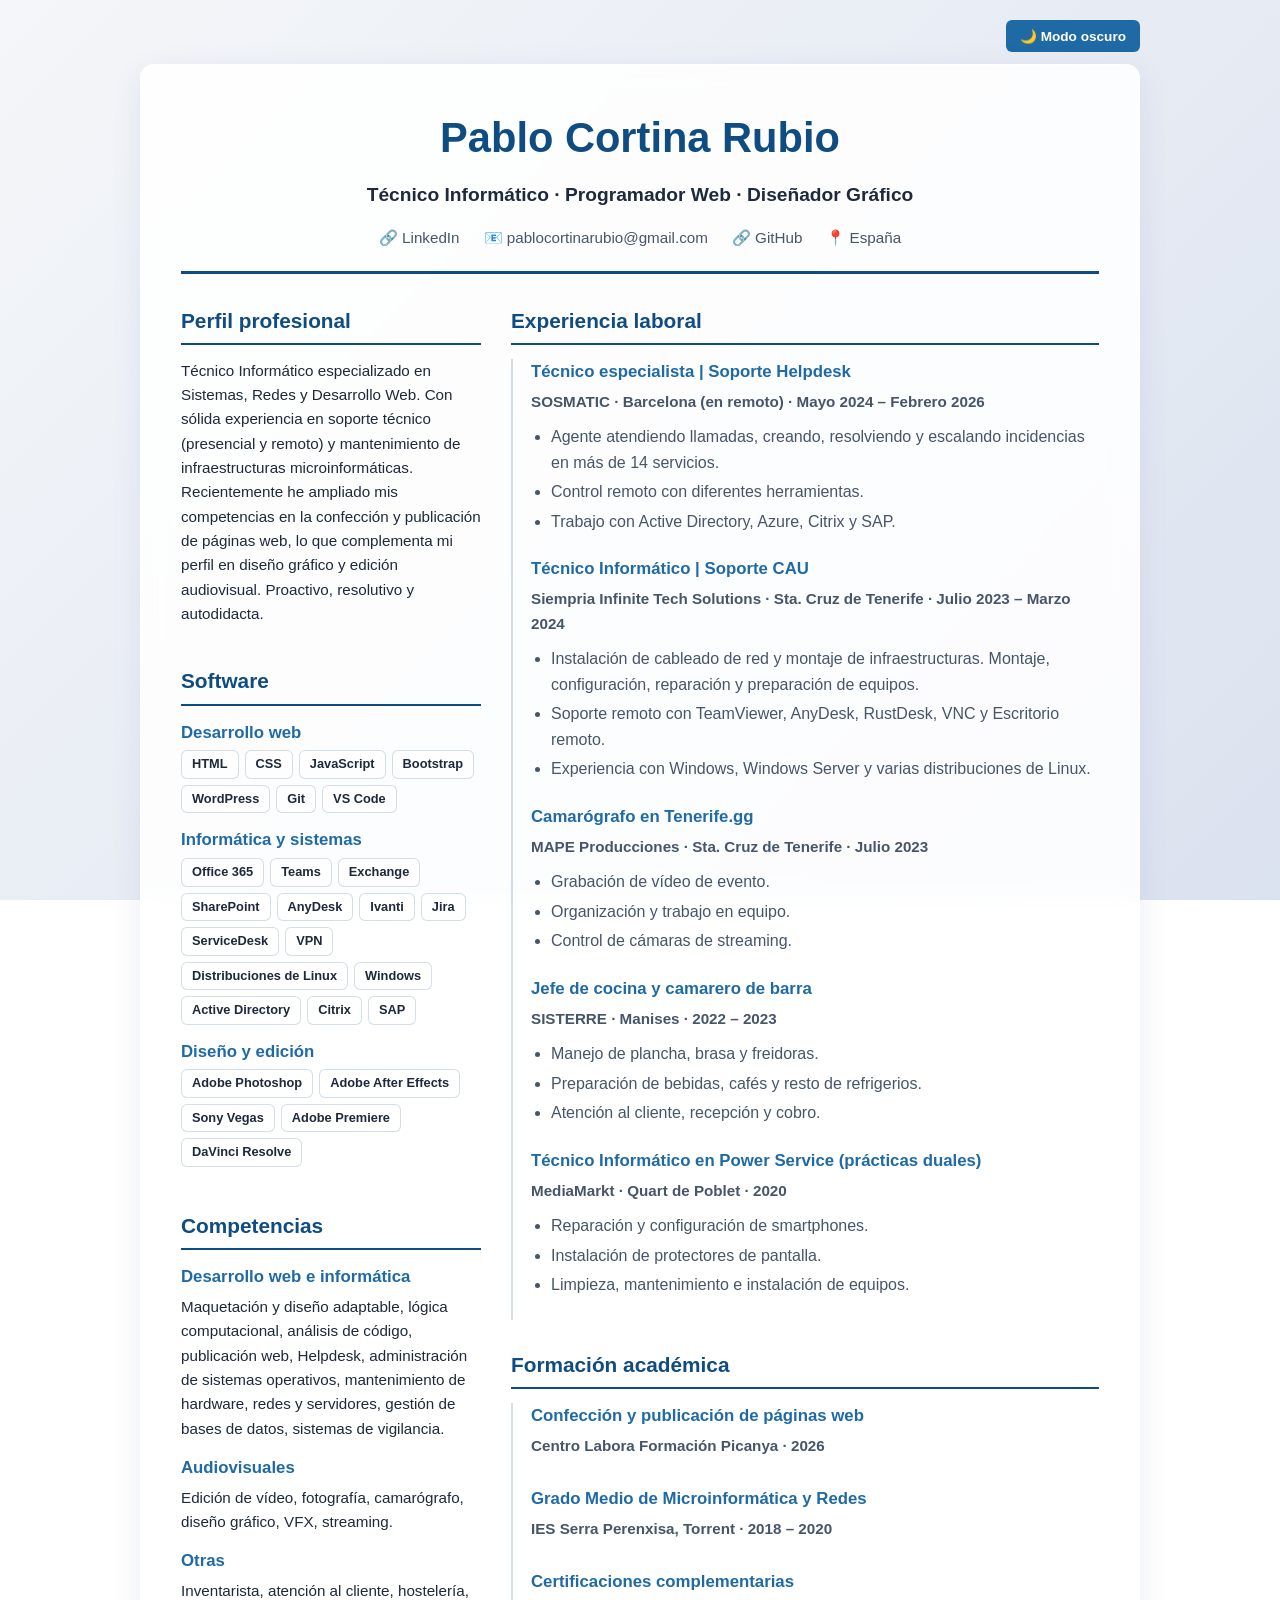
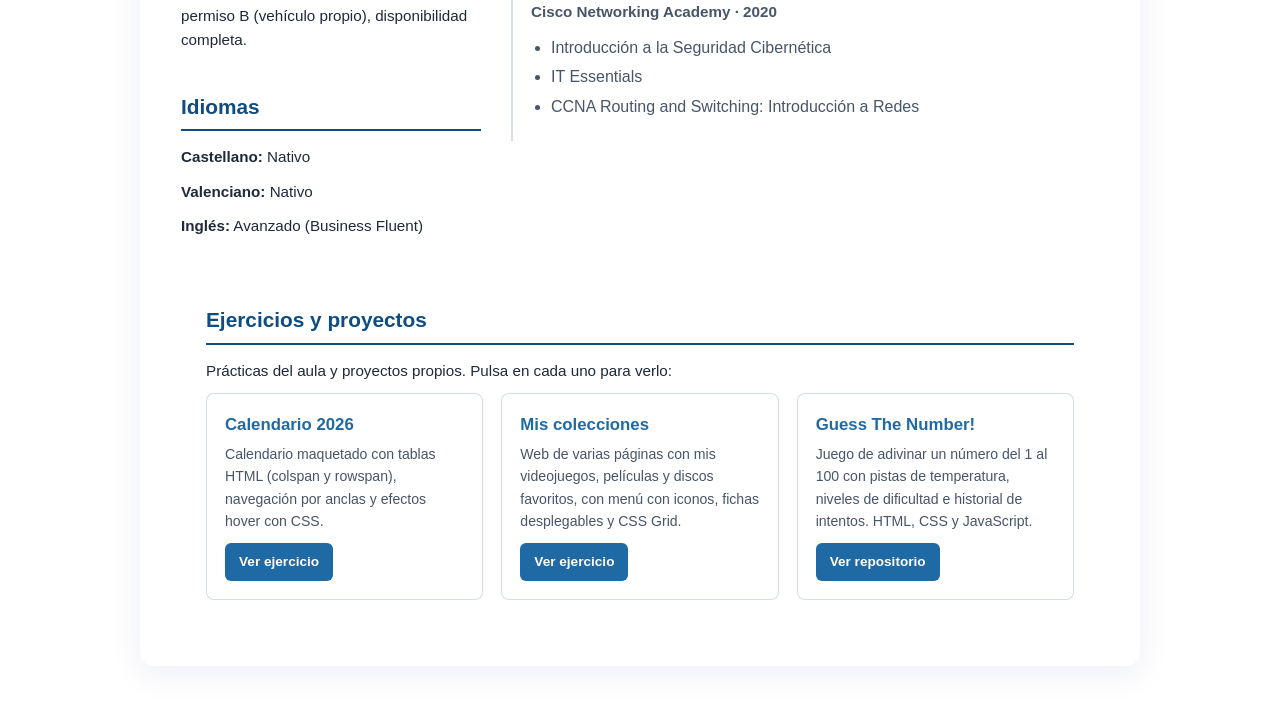
==== index.html @ 6d2cb921 "CV web con ejercicios" ====
<!DOCTYPE html>
<html lang="es">

<head>
    <meta charset="UTF-8">
    <meta name="viewport" content="width=device-width, initial-scale=1.0">
    <title>Pablo Cortina Rubio - Currículum Vitae</title>
    <link rel="stylesheet" href="main.css">
</head>

<body>
    <!-- Botón para cambiar entre modo claro y modo oscuro -->
    <div class="barra-superior">
        <button id="boton-modo" class="btn">🌙 Modo oscuro</button>
    </div>
    <div class="container">

        <!-- Header  -->
        <header class="header">
            <h1>Pablo Cortina Rubio</h1>
            <p class="subtitle">Técnico Informático · Programador Web · Diseñador Gráfico</p>
            <div class="header-contact">
                <a href="https://www.linkedin.com/in/pablo-cortina/">🔗 LinkedIn</a>
                <a href="mailto:pablocortinarubio@gmail.com">📧 pablocortinarubio@gmail.com</a>
                <a href="https://github.com/Pablo-Cortina" target="_blank">🔗 GitHub</a>
                <span>📍 España</span>
            </div>
        </header>

        <!-- Columna izquierda -->
        <aside class="sidebar">

            <section class="card">
                <h2>Perfil profesional</h2>
                <p>Técnico Informático especializado en Sistemas, Redes y Desarrollo Web. Con sólida experiencia en
                    soporte técnico (presencial y remoto) y mantenimiento de infraestructuras microinformáticas.
                    Recientemente he ampliado mis competencias en la confección y publicación de páginas web, lo que
                    complementa mi perfil en diseño gráfico y edición audiovisual. Proactivo, resolutivo y autodidacta.
                </p>
            </section>

            <section class="card">
                <h2>Software</h2>

                <h3>Desarrollo web</h3>
                <div class="tags">
                    <span class="tag">HTML</span>
                    <span class="tag">CSS</span>
                    <span class="tag">JavaScript</span>
                    <span class="tag">Bootstrap</span>
                    <span class="tag">WordPress</span>
                    <span class="tag">Git</span>
                    <span class="tag">VS Code</span>
                </div>

                <h3>Informática y sistemas</h3>
                <div class="tags">
                    <span class="tag">Office 365</span>
                    <span class="tag">Teams</span>
                    <span class="tag">Exchange</span>
                    <span class="tag">SharePoint</span>
                    <span class="tag">AnyDesk</span>
                    <span class="tag">Ivanti</span>
                    <span class="tag">Jira</span>
                    <span class="tag">ServiceDesk</span>
                    <span class="tag">VPN</span>
                    <span class="tag">Distribuciones de Linux</span>
                    <span class="tag">Windows</span>
                    <span class="tag">Active Directory</span>
                    <span class="tag">Citrix</span>
                    <span class="tag">SAP</span>
                </div>

                <h3>Diseño y edición</h3>
                <div class="tags">
                    <span class="tag">Adobe Photoshop</span>
                    <span class="tag">Adobe After Effects</span>
                    <span class="tag">Sony Vegas</span>
                    <span class="tag">Adobe Premiere</span>
                    <span class="tag">DaVinci Resolve</span>
                </div>
            </section>

            <section class="card">
                <h2>Competencias</h2>

                <h3>Desarrollo web e informática</h3>
                <p>Maquetación y diseño adaptable, lógica computacional, análisis de código, publicación web,
                    Helpdesk, administración de sistemas operativos, mantenimiento de hardware, redes y servidores,
                    gestión de bases de datos, sistemas de vigilancia.</p>

                <h3>Audiovisuales</h3>
                <p>Edición de vídeo, fotografía, camarógrafo, diseño gráfico, VFX, streaming.</p>

                <h3>Otras</h3>
                <p>Inventarista, atención al cliente, hostelería, permiso B (vehículo propio), disponibilidad
                    completa.</p>
            </section>

            <section class="card">
                <h2>Idiomas</h2>
                <p><strong>Castellano:</strong> Nativo</p>
                <p><strong>Valenciano:</strong> Nativo</p>
                <p><strong>Inglés:</strong> Avanzado (Business Fluent)</p>
            </section>

        </aside>

        <!-- Columna derecha -->
        <main class="main-content">
            <section class="card">
                <h2>Experiencia laboral</h2>

                <div class="timeline-item">
                    <h3>Técnico especialista | Soporte Helpdesk</h3>
                    <p class="company">SOSMATIC · Barcelona (en remoto) · Mayo 2024 – Febrero 2026</p>
                    <ul>
                        <li>Agente atendiendo llamadas, creando, resolviendo y escalando incidencias en más de 14
                            servicios.</li>
                        <li>Control remoto con diferentes herramientas.</li>
                        <li>Trabajo con Active Directory, Azure, Citrix y SAP.</li>
                    </ul>
                </div>

                <div class="timeline-item">
                    <h3>Técnico Informático | Soporte CAU</h3>
                    <p class="company">Siempria Infinite Tech Solutions · Sta. Cruz de Tenerife · Julio 2023 – Marzo
                        2024</p>
                    <ul>
                        <li>Instalación de cableado de red y montaje de infraestructuras. Montaje, configuración,
                            reparación y preparación de equipos.</li>
                        <li>Soporte remoto con TeamViewer, AnyDesk, RustDesk, VNC y Escritorio remoto.</li>
                        <li>Experiencia con Windows, Windows Server y varias distribuciones de Linux.</li>
                    </ul>
                </div>

                <div class="timeline-item">
                    <h3>Camarógrafo en Tenerife.gg</h3>
                    <p class="company">MAPE Producciones · Sta. Cruz de Tenerife · Julio 2023</p>
                    <ul>
                        <li>Grabación de vídeo de evento.</li>
                        <li>Organización y trabajo en equipo.</li>
                        <li>Control de cámaras de streaming.</li>
                    </ul>
                </div>

                <div class="timeline-item">
                    <h3>Jefe de cocina y camarero de barra</h3>
                    <p class="company">SISTERRE · Manises · 2022 – 2023</p>
                    <ul>
                        <li>Manejo de plancha, brasa y freidoras.</li>
                        <li>Preparación de bebidas, cafés y resto de refrigerios.</li>
                        <li>Atención al cliente, recepción y cobro.</li>
                    </ul>
                </div>

                <div class="timeline-item">
                    <h3>Técnico Informático en Power Service (prácticas duales)</h3>
                    <p class="company">MediaMarkt · Quart de Poblet · 2020</p>
                    <ul>
                        <li>Reparación y configuración de smartphones.</li>
                        <li>Instalación de protectores de pantalla.</li>
                        <li>Limpieza, mantenimiento e instalación de equipos.</li>
                    </ul>
                </div>
            </section>

            <section class="card">
                <h2>Formación académica</h2>

                <div class="timeline-item">
                    <h3>Confección y publicación de páginas web</h3>
                    <p class="company">Centro Labora Formación Picanya · 2026</p>
                </div>

                <div class="timeline-item">
                    <h3>Grado Medio de Microinformática y Redes</h3>
                    <p class="company">IES Serra Perenxisa, Torrent · 2018 – 2020</p>
                </div>

                <div class="timeline-item">
                    <h3>Certificaciones complementarias</h3>
                    <p class="company">Cisco Networking Academy · 2020</p>
                    <ul>
                        <li>Introducción a la Seguridad Cibernética</li>
                        <li>IT Essentials</li>
                        <li>CCNA Routing and Switching: Introducción a Redes</li>
                    </ul>
                </div>
            </section>

        </main>

        <!-- Ejercicios de clase -->
        <section class="card seccion-ejercicios">
            <h2>Ejercicios y proyectos</h2>
            <p>Prácticas del aula y proyectos propios. Pulsa en cada uno para verlo:</p>

            <div class="grid-ejercicios">
                <div class="ejercicio-item">
                    <h3>Calendario 2026</h3>
                    <p>Calendario maquetado con tablas HTML (colspan y rowspan), navegación por anclas y efectos hover
                        con CSS.</p>
                    <a href="./ejercicios/calendario/index.html" class="btn">Ver ejercicio</a>
                </div>

                <div class="ejercicio-item">
                    <h3>Mis colecciones</h3>
                    <p>Web de varias páginas con mis videojuegos, películas y discos favoritos, con menú con iconos,
                        fichas desplegables y CSS Grid.</p>
                    <a href="./ejercicios/colecciones/index.html" class="btn">Ver ejercicio</a>
                </div>

                <div class="ejercicio-item">
                    <h3>Guess The Number!</h3>
                    <p>Juego de adivinar un número del 1 al 100 con pistas de temperatura, niveles de dificultad e
                        historial de intentos. HTML, CSS y JavaScript.</p>
                    <a href="https://github.com/Pablo-Cortina/GuessTheNumber" class="btn" target="_blank">Ver repositorio</a>
                </div>
            </div>
        </section>

    </div>

    <script src="script.js"></script>
</body>

</html>
---- main.css ----
/*  COLORES  */

/*  Modo claro (Default)  */
:root {
    --fondo-pagina: linear-gradient(135deg, #f4f6f9, #dbe2ef);
    --fondo-caja: rgba(255, 255, 255, 0.88);
    --texto: #1e293b;
    --texto-suave: #475569;
    --color-titulo: #0f4c81;
    --color-boton: #1f6aa5;
    --texto-boton: #ffffff;
    --fondo-cristal: rgba(255, 255, 255, 0.55);
    --borde-cristal: rgba(255, 255, 255, 0.7);
    --borde-tarjeta: rgba(15, 76, 129, 0.18);
    --sombra: 0 8px 32px rgba(31, 38, 135, 0.08);
}

/*  Modo oscuro  */
:root.dark-mode {
    --fondo-pagina:
        radial-gradient(circle at 20% 30%, rgba(255, 107, 0, 0.15) 0%, transparent 40%),
        radial-gradient(circle at 80% 70%, rgba(255, 170, 0, 0.12) 0%, transparent 40%),
        #090b0e;
    --fondo-caja: rgba(255, 255, 255, 0.04);
    --texto: #f4f5f6;
    --texto-suave: #8a94a6;
    --color-titulo: #ff9100;
    --color-boton: #ff9100;
    --texto-boton: #090b0e;
    --fondo-cristal: rgba(255, 255, 255, 0.03);
    --borde-cristal: rgba(255, 255, 255, 0.08);
    --borde-tarjeta: rgba(255, 107, 0, 0.3);
    --sombra: 0 8px 32px rgba(0, 0, 0, 0.3);
}

/*  BASE  */
* {
    box-sizing: border-box;
}

html {
    background: var(--fondo-pagina);
    background-attachment: fixed;
}

body {
    font-family: Arial, Helvetica, sans-serif;
    color: var(--texto);
    margin: 0;
    padding: 20px 15px 40px;
    line-height: 1.6;
}

ul {
    margin: 0;
    padding-left: 20px;
}

li {
    color: var(--texto-suave);
    margin-bottom: 4px;
}

a {
    color: var(--color-boton);
}

.barra-superior {
    max-width: 1000px;
    margin: 0 auto 12px auto;
    text-align: right;
}

/*  CONTENEDOR PRINCIPAL  */
.container {
    max-width: 1000px;
    margin: 0 auto;
    padding: 24px;
    background: var(--fondo-caja);
    backdrop-filter: blur(12px);
    border: 1px solid var(--borde-cristal);
    border-radius: 14px;
    box-shadow: var(--sombra);
    display: grid;
    grid-template-columns: 1fr;
    gap: 30px;
}

/*  Ajuste columnas  */
@media (min-width: 860px) {
    .container {
        padding: 40px;
        grid-template-columns: 300px 1fr;
    }

    .header,
    .seccion-ejercicios {
        grid-column: 1 / 3;
    }
}

.sidebar,
.main-content {
    display: flex;
    flex-direction: column;
    gap: 28px;
}

/*  CABECERA  */
.header {
    text-align: center;
    border-bottom: 3px solid var(--color-titulo);
    padding-bottom: 20px;
}

.header h1 {
    margin: 0;
    font-size: 2.6rem;
    color: var(--color-titulo);
}

.subtitle {
    margin: 8px 0 16px 0;
    font-size: 1.2rem;
    font-weight: bold;
}

.header-contact {
    display: flex;
    flex-wrap: wrap;
    justify-content: center;
    gap: 8px 24px;
    font-size: 0.95rem;
    color: var(--texto-suave);
}

.header-contact a {
    color: var(--texto-suave);
    text-decoration: none;
}

.header-contact a:hover {
    color: var(--color-boton);
}

/*  TARJETAS Y TÍTULOS  */
.card h2 {
    margin: 0 0 14px 0;
    font-size: 1.3rem;
    color: var(--color-titulo);
    border-bottom: 2px solid var(--color-titulo);
    padding-bottom: 6px;
}

.card h3 {
    margin: 14px 0 4px 0;
    font-size: 1.05rem;
    color: var(--color-boton);
}

.card p {
    margin: 0 0 10px 0;
    font-size: 0.95rem;
}

.company {
    color: var(--texto-suave);
    font-size: 0.88rem;
    font-weight: bold;
}

/*  EXPERIENCIA Y FORMACIÓN  */
.timeline-item {
    border-left: 2px solid var(--borde-tarjeta);
    padding: 0 0 18px 18px;
}

.timeline-item h3 {
    margin-top: 0;
}

/*  ETIQUETAS DE SOFTWARE  */
.tags {
    display: flex;
    flex-wrap: wrap;
    gap: 6px;
    margin-bottom: 14px;
}

.tag {
    background: var(--fondo-cristal);
    border: 1px solid var(--borde-tarjeta);
    padding: 3px 10px;
    border-radius: 6px;
    font-size: 0.8rem;
    font-weight: bold;
}

.tag:hover {
    background: var(--color-titulo);
    color: var(--texto-boton);
}

/*  EJERCICIOS  */
.seccion-ejercicios {
    background: var(--fondo-cristal);
    border: 1px solid var(--borde-cristal);
    border-radius: 12px;
    padding: 24px;
}

.grid-ejercicios {
    display: grid;
    grid-template-columns: repeat(auto-fit, minmax(230px, 1fr));
    gap: 18px;
}

.ejercicio-item {
    background: var(--fondo-cristal);
    border: 1px solid var(--borde-tarjeta);
    border-radius: 8px;
    padding: 18px;
    display: flex;
    flex-direction: column;
    align-items: flex-start;
}

.ejercicio-item h3 {
    margin-top: 0;
}

.ejercicio-item p {
    flex-grow: 1;
    color: var(--texto-suave);
    font-size: 0.88rem;
}

.ejercicio-item:hover {
    border-color: var(--color-titulo);
}

/*  BOTONES  */
.btn {
    display: inline-block;
    background-color: var(--color-boton);
    color: var(--texto-boton);
    padding: 8px 14px;
    border: none;
    border-radius: 6px;
    font-size: 0.85rem;
    font-weight: bold;
    text-decoration: none;
    cursor: pointer;
}

.btn:hover {
    opacity: 0.85;
}
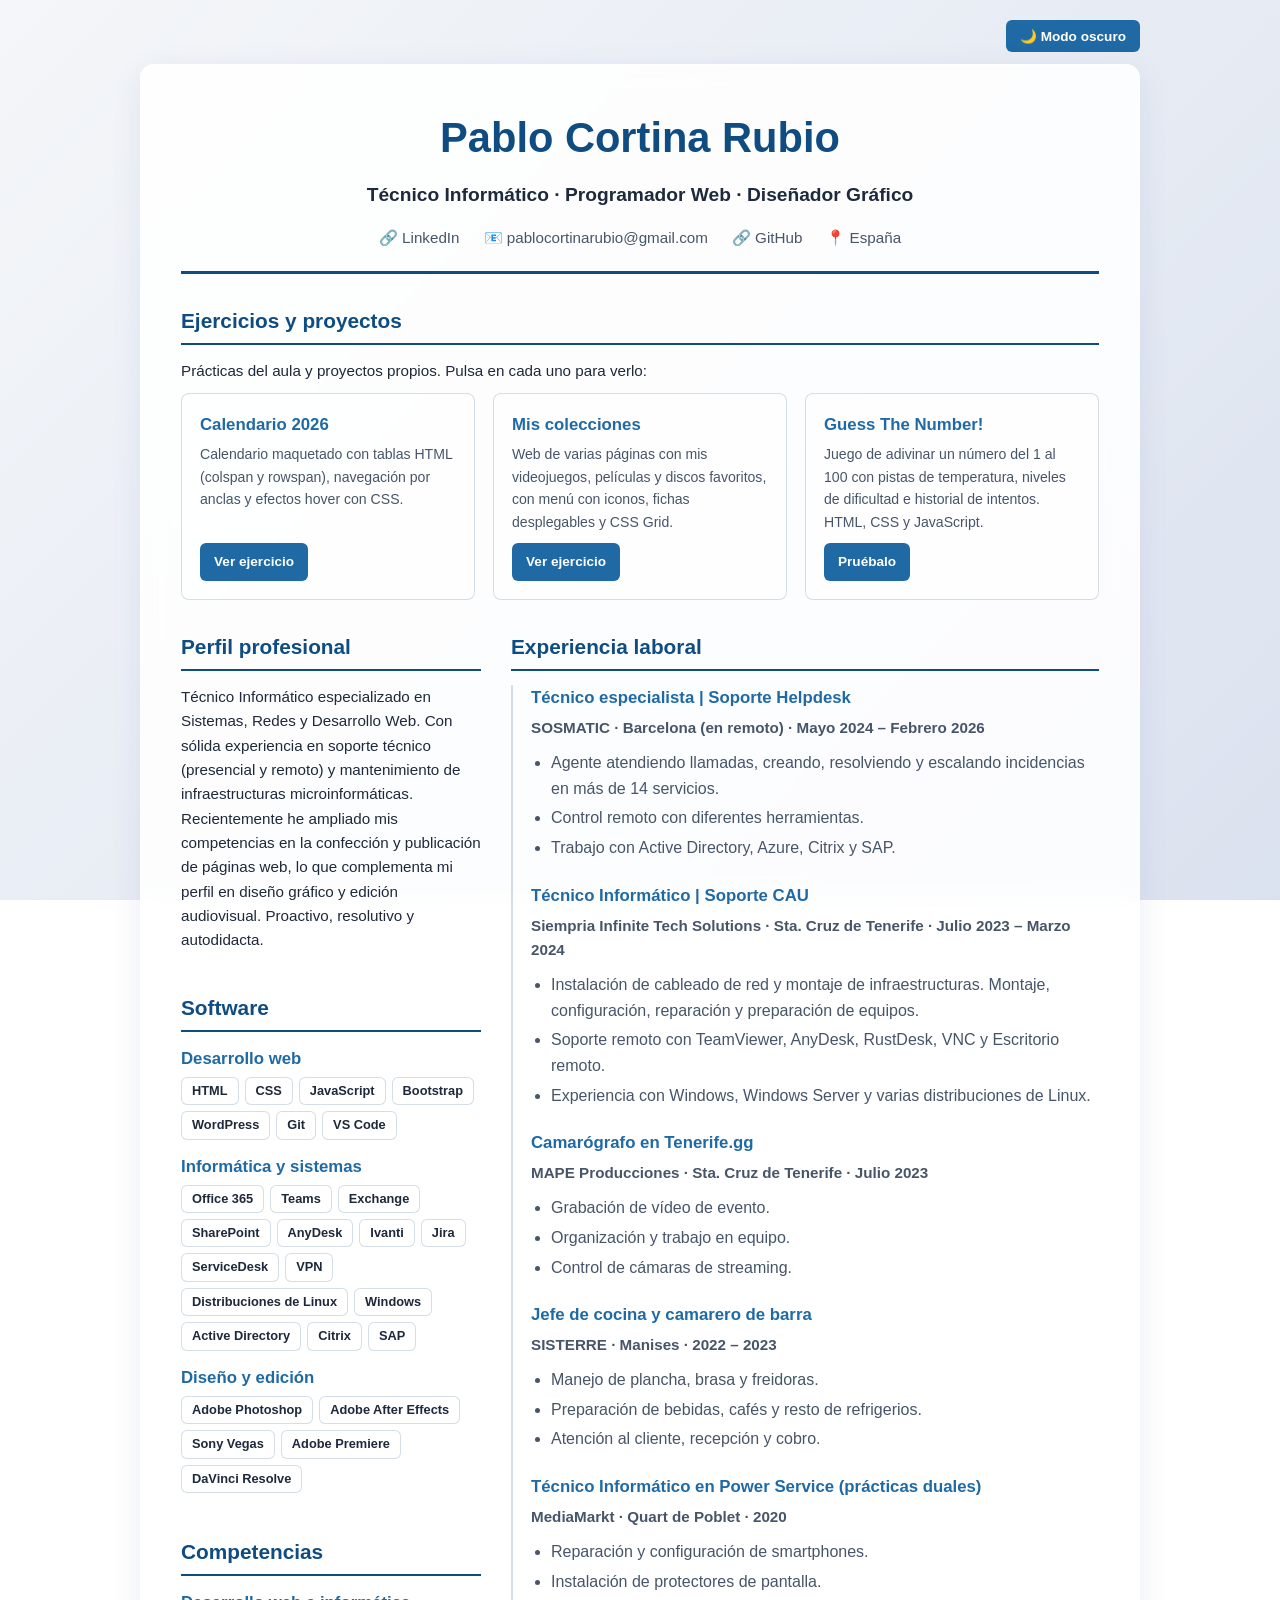
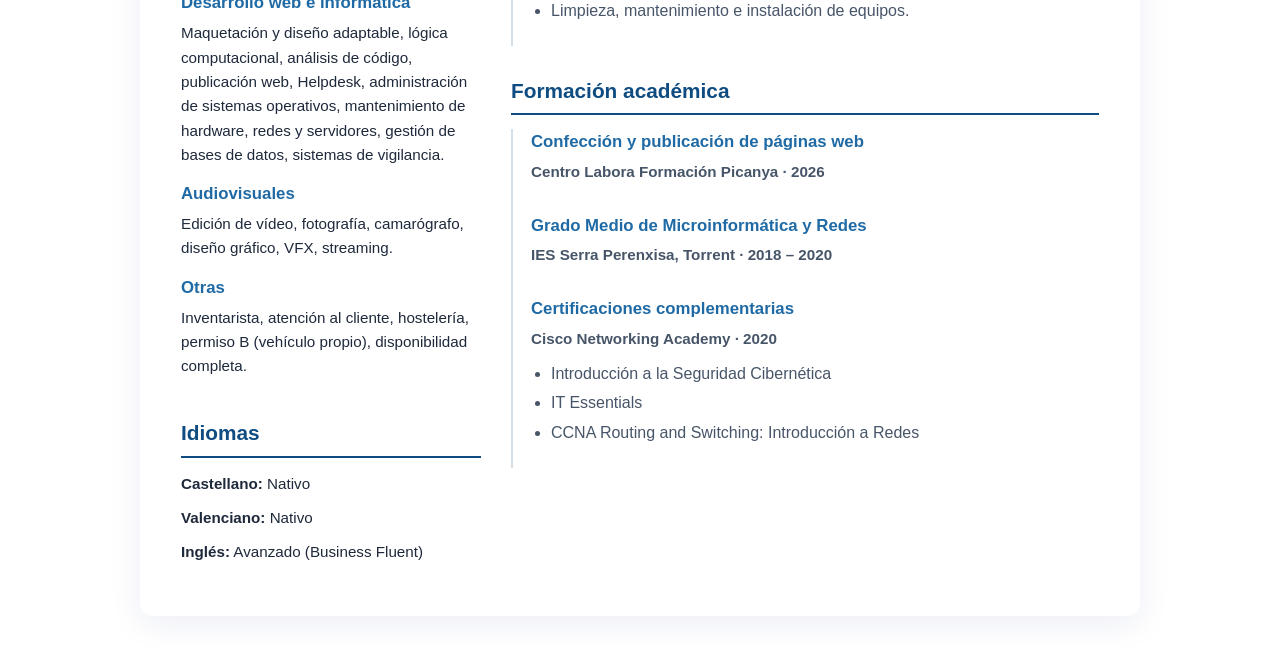
==== commit 4f12bb00: "0.5" ====
--- a/index.html
+++ b/index.html
@@ -27,6 +27,35 @@
             </div>
         </header>
 
+
+<!-- Ejercicios de clase -->
+        <section class="card seccion-ejercicios">
+            <h2>Ejercicios y proyectos</h2>
+            <p>Prácticas del aula y proyectos propios. Pulsa en cada uno para verlo:</p>
+
+            <div class="grid-ejercicios">
+                <div class="ejercicio-item">
+                    <h3>Calendario 2026</h3>
+                    <p>Calendario maquetado con tablas HTML (colspan y rowspan), navegación por anclas y efectos hover
+                        con CSS.</p>
+                    <a href="./ejercicios/calendario/index.html" class="btn" target="_blank">Ver ejercicio</a>
+                </div>
+
+                <div class="ejercicio-item">
+                    <h3>Mis colecciones</h3>
+                    <p>Web de varias páginas con mis videojuegos, películas y discos favoritos, con menú con iconos,
+                        fichas desplegables y CSS Grid.</p>
+                    <a href="./ejercicios/colecciones/index.html" class="btn" target="_blank">Ver ejercicio</a>
+                </div>
+
+                <div class="ejercicio-item">
+                    <h3>Guess The Number!</h3>
+                    <p>Juego de adivinar un número del 1 al 100 con pistas de temperatura, niveles de dificultad e
+                        historial de intentos. HTML, CSS y JavaScript.</p>
+                    <a href="https://pablo-cortina.github.io/GuessTheNumber/" class="btn" target="_blank">Pruébalo</a>
+                </div>
+            </div>
+        </section>
         <!-- Columna izquierda -->
         <aside class="sidebar">
 
@@ -191,35 +220,6 @@
 
         </main>
 
-        <!-- Ejercicios de clase -->
-        <section class="card seccion-ejercicios">
-            <h2>Ejercicios y proyectos</h2>
-            <p>Prácticas del aula y proyectos propios. Pulsa en cada uno para verlo:</p>
-
-            <div class="grid-ejercicios">
-                <div class="ejercicio-item">
-                    <h3>Calendario 2026</h3>
-                    <p>Calendario maquetado con tablas HTML (colspan y rowspan), navegación por anclas y efectos hover
-                        con CSS.</p>
-                    <a href="./ejercicios/calendario/index.html" class="btn">Ver ejercicio</a>
-                </div>
-
-                <div class="ejercicio-item">
-                    <h3>Mis colecciones</h3>
-                    <p>Web de varias páginas con mis videojuegos, películas y discos favoritos, con menú con iconos,
-                        fichas desplegables y CSS Grid.</p>
-                    <a href="./ejercicios/colecciones/index.html" class="btn">Ver ejercicio</a>
-                </div>
-
-                <div class="ejercicio-item">
-                    <h3>Guess The Number!</h3>
-                    <p>Juego de adivinar un número del 1 al 100 con pistas de temperatura, niveles de dificultad e
-                        historial de intentos. HTML, CSS y JavaScript.</p>
-                    <a href="https://github.com/Pablo-Cortina/GuessTheNumber" class="btn" target="_blank">Ver repositorio</a>
-                </div>
-            </div>
-        </section>
-
     </div>
 
     <script src="script.js"></script>
--- a/main.css
+++ b/main.css
@@ -97,6 +97,10 @@
     .seccion-ejercicios {
         grid-column: 1 / 3;
     }
+    .timeline-item {
+    border-left: 2px solid var(--borde-tarjeta);
+    padding: 0 0 18px 18px;
+}
 }
 
 .sidebar,
@@ -132,6 +136,7 @@
     gap: 8px 24px;
     font-size: 0.95rem;
     color: var(--texto-suave);
+    transition: all 0.3s ease;
 }
 
 .header-contact a {
@@ -150,6 +155,12 @@
     color: var(--color-titulo);
     border-bottom: 2px solid var(--color-titulo);
     padding-bottom: 6px;
+    transition: all 0.3s ease;
+}
+
+.card h2:hover {
+    transform: scale(1.01);
+    opacity: 0.85;
 }
 
 .card h3 {
@@ -170,10 +181,10 @@
 }
 
 /*  EXPERIENCIA Y FORMACIÓN  */
-.timeline-item {
+/* .timeline-item {
     border-left: 2px solid var(--borde-tarjeta);
     padding: 0 0 18px 18px;
-}
+} */
 
 .timeline-item h3 {
     margin-top: 0;
@@ -194,19 +205,18 @@
     border-radius: 6px;
     font-size: 0.8rem;
     font-weight: bold;
+    transition: all 0.2s ease;
 }
 
 .tag:hover {
     background: var(--color-titulo);
     color: var(--texto-boton);
+    transform: scale(1.05);
 }
 
 /*  EJERCICIOS  */
 .seccion-ejercicios {
-    background: var(--fondo-cristal);
-    border: 1px solid var(--borde-cristal);
     border-radius: 12px;
-    padding: 24px;
 }
 
 .grid-ejercicios {
@@ -221,8 +231,10 @@
     border-radius: 8px;
     padding: 18px;
     display: flex;
+    flex-wrap: wrap;
     flex-direction: column;
     align-items: flex-start;
+    transition: all 0.2s ease;
 }
 
 .ejercicio-item h3 {
@@ -237,6 +249,7 @@
 
 .ejercicio-item:hover {
     border-color: var(--color-titulo);
+    transform: scale(1.03);
 }
 
 /*  BOTONES  */
@@ -251,6 +264,7 @@
     font-weight: bold;
     text-decoration: none;
     cursor: pointer;
+    transition: all 0.5s ease;
 }
 
 .btn:hover {
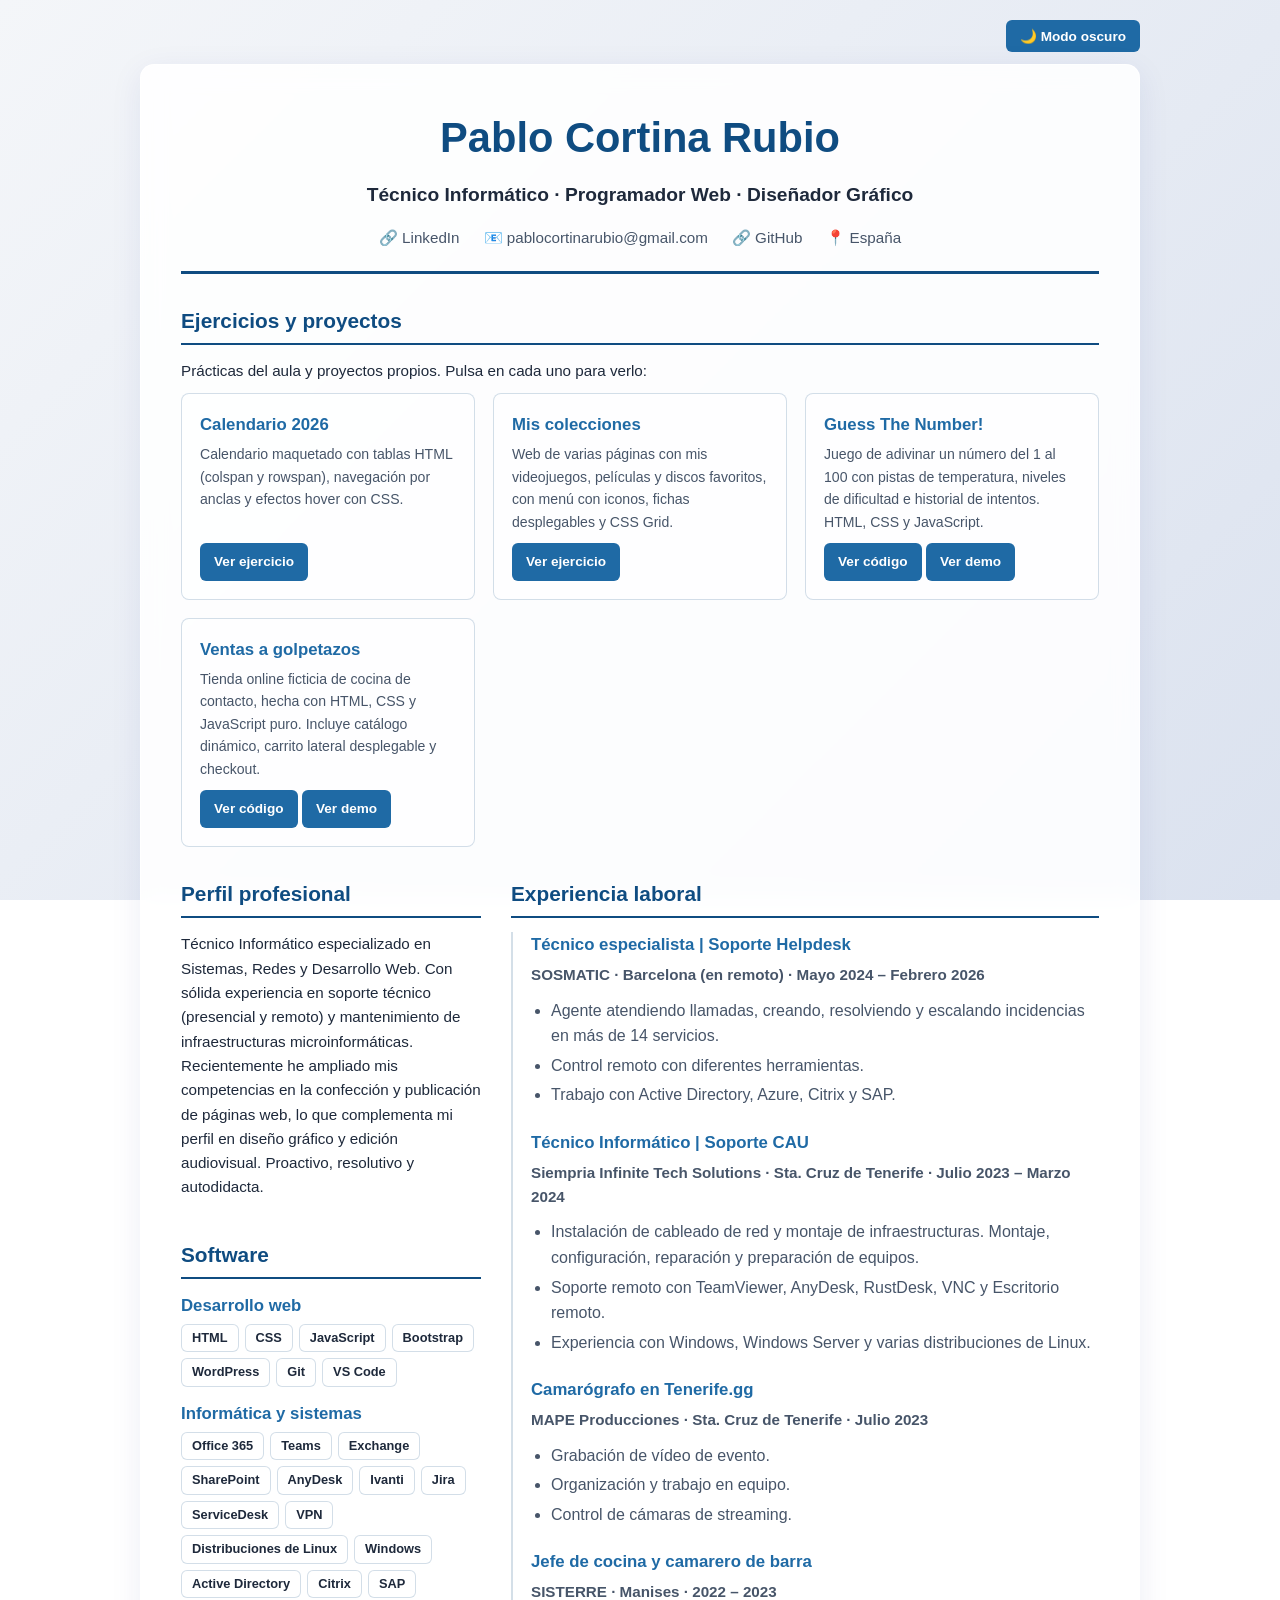
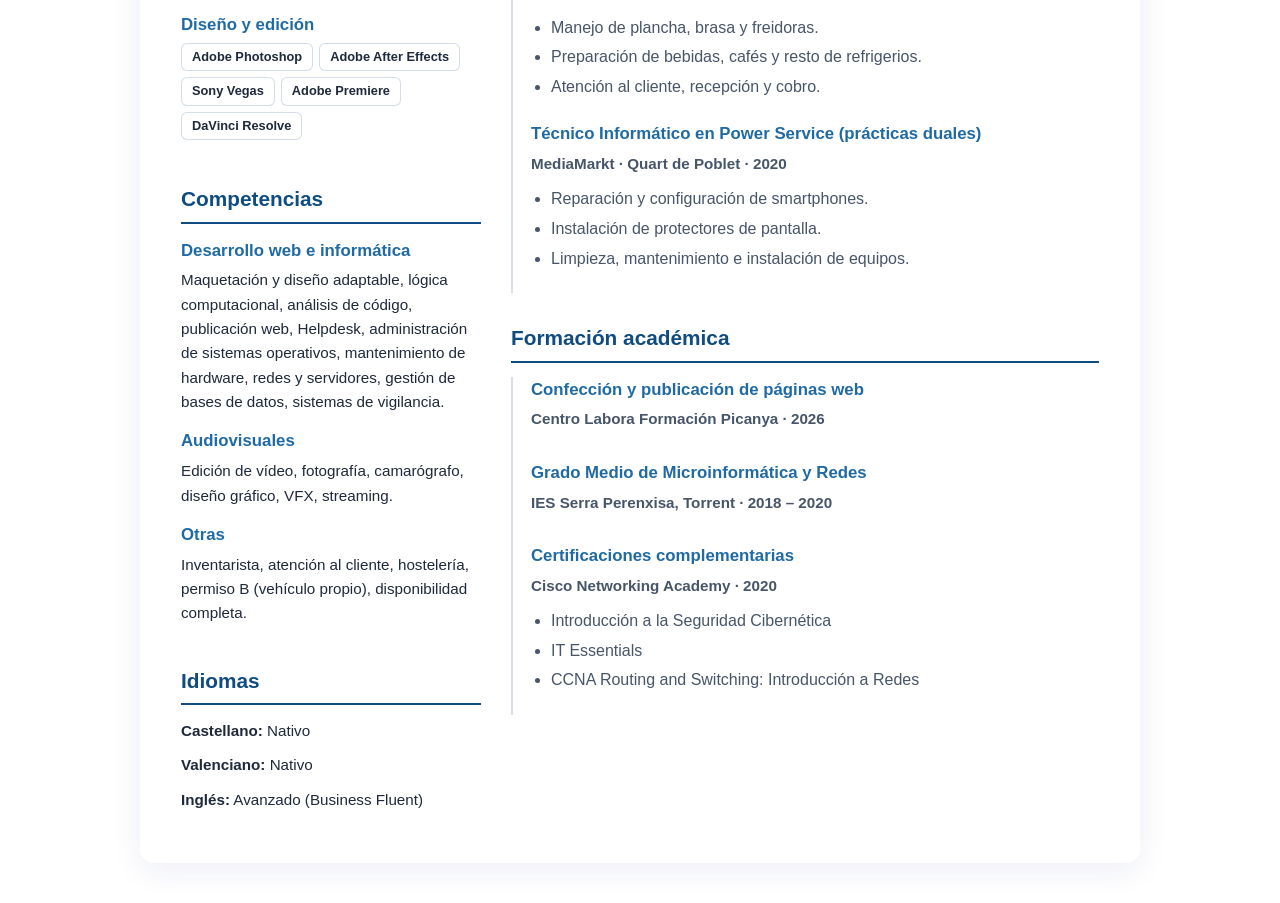
==== commit e2444215: "1.0" ====
--- a/index.html
+++ b/index.html
@@ -52,7 +52,18 @@
                     <h3>Guess The Number!</h3>
                     <p>Juego de adivinar un número del 1 al 100 con pistas de temperatura, niveles de dificultad e
                         historial de intentos. HTML, CSS y JavaScript.</p>
-                    <a href="https://pablo-cortina.github.io/GuessTheNumber/" class="btn" target="_blank">Pruébalo</a>
+                    <div>
+                        <a href="https://github.com/Pablo-Cortina/GuessTheNumber" class="btn" target="_blank">Ver código</a>
+                        <a href="https://pablo-cortina.github.io/GuessTheNumber/" class="btn" target="_blank">Ver demo</a>
+                    </div>
+                </div>
+                <div class="ejercicio-item">
+                    <h3>Ventas a golpetazos</h3>
+                    <p>Tienda online ficticia de cocina de contacto, hecha con HTML, CSS y JavaScript puro. Incluye catálogo dinámico, carrito lateral desplegable y checkout.</p>
+                    <div>
+                        <a href="https://github.com/Pablo-Cortina/ventas-a-golpetazos" class="btn" target="_blank">Ver código</a>
+                        <a href="https://pablo-cortina.github.io/ventas-a-golpetazos/" class="btn" target="_blank">Ver demo</a>
+                    </div>
                 </div>
             </div>
         </section>
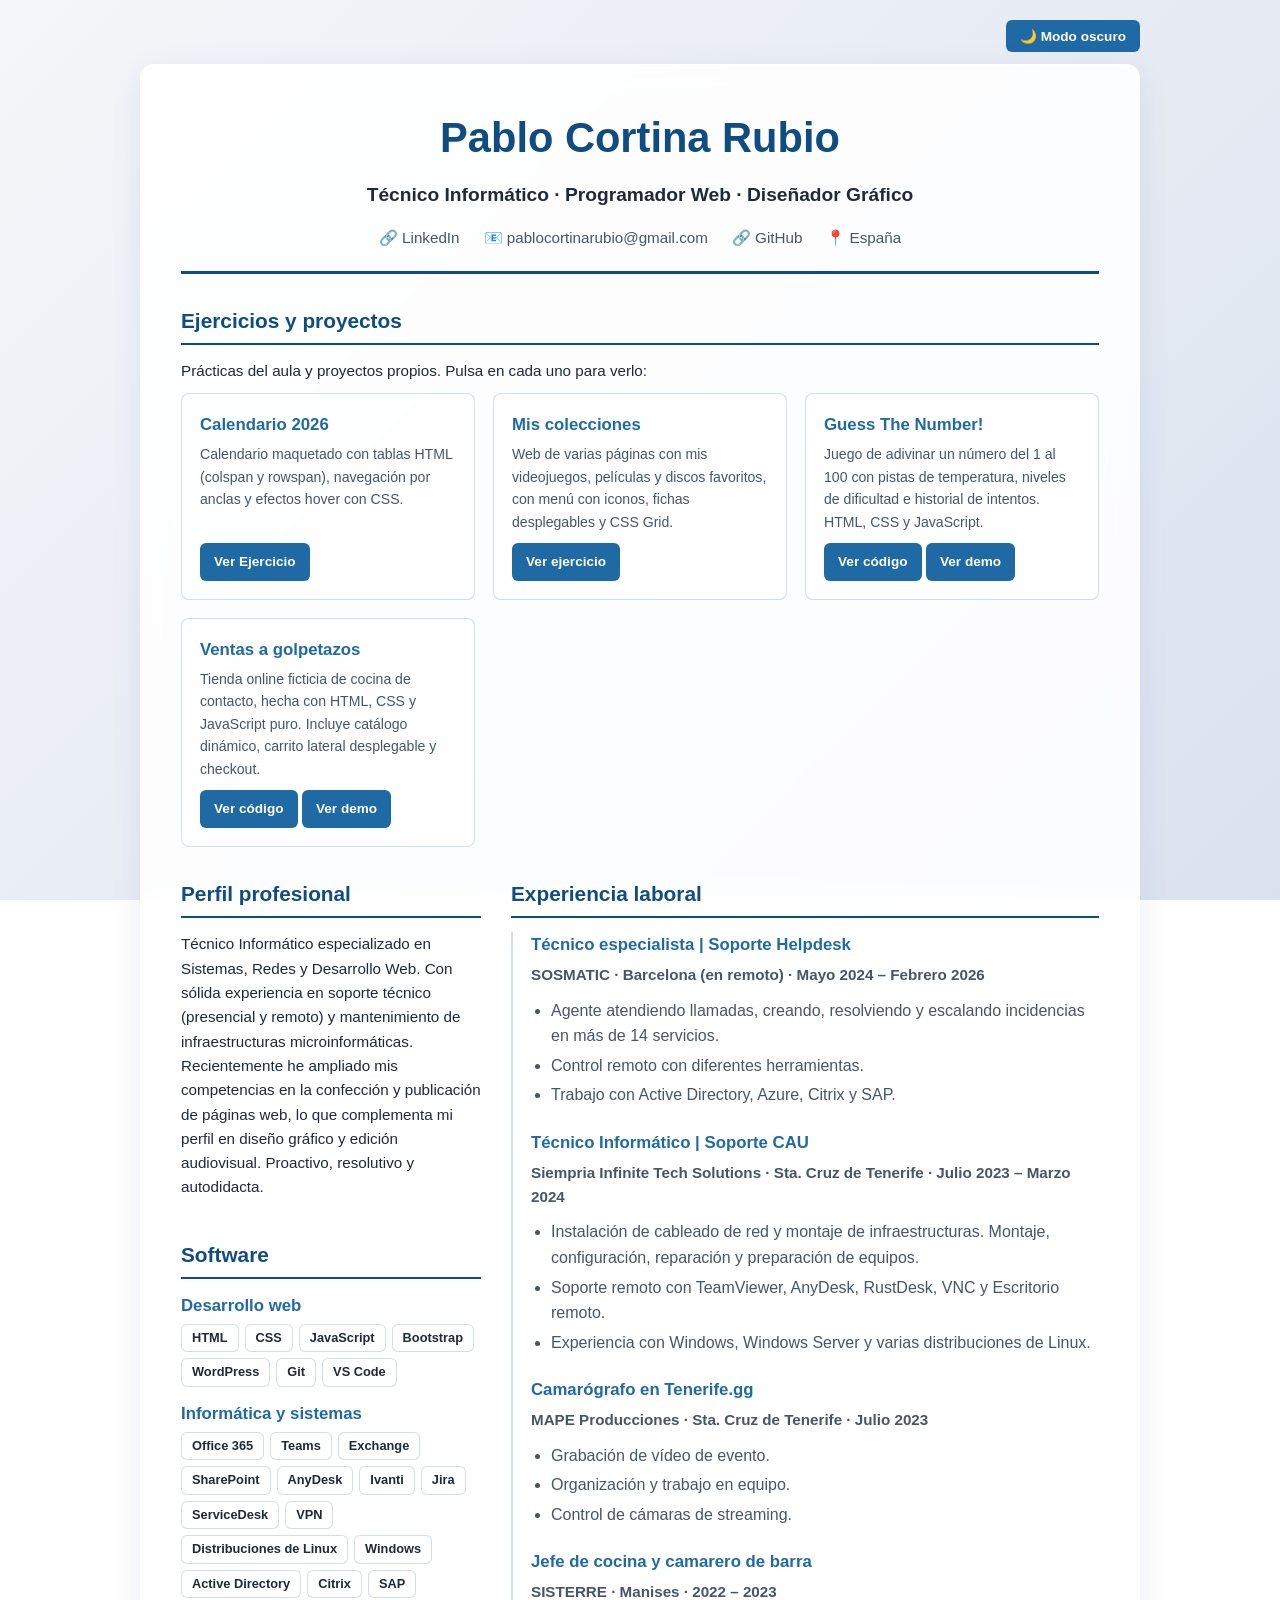
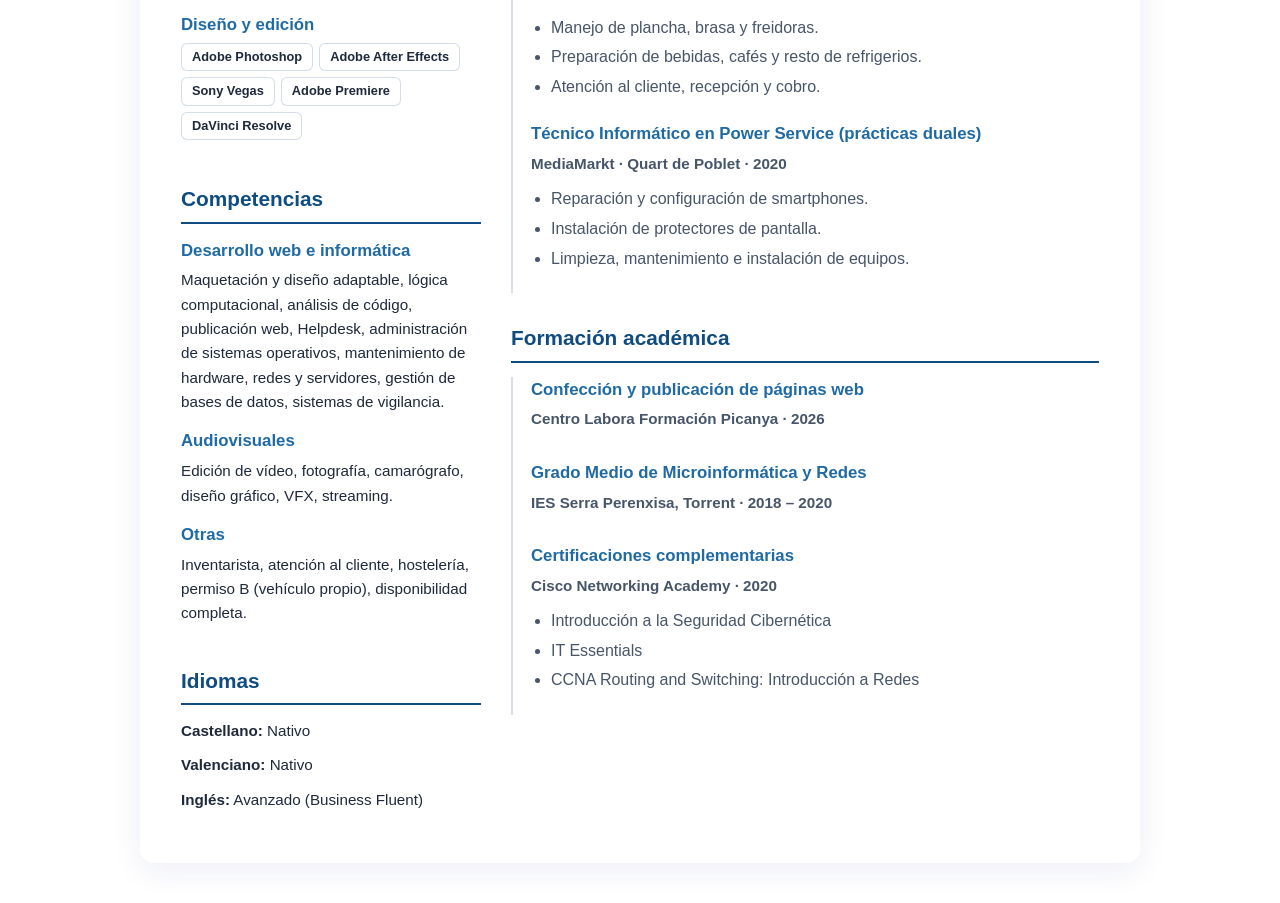
==== commit ebaa4301: "2.0" ====
--- a/index.html
+++ b/index.html
@@ -1,4 +1,4 @@
-<!DOCTYPE html>
+    <!DOCTYPE html>
 <html lang="es">
 
 <head>
@@ -38,14 +38,18 @@
                     <h3>Calendario 2026</h3>
                     <p>Calendario maquetado con tablas HTML (colspan y rowspan), navegación por anclas y efectos hover
                         con CSS.</p>
-                    <a href="./ejercicios/calendario/index.html" class="btn" target="_blank">Ver ejercicio</a>
+                    <div>
+                        <a href="./ejercicios/calendario/" class="btn" target="_blank">Ver Ejercicio</a>
+                    </div>
                 </div>
 
                 <div class="ejercicio-item">
                     <h3>Mis colecciones</h3>
                     <p>Web de varias páginas con mis videojuegos, películas y discos favoritos, con menú con iconos,
                         fichas desplegables y CSS Grid.</p>
-                    <a href="./ejercicios/colecciones/index.html" class="btn" target="_blank">Ver ejercicio</a>
+                    <div>
+                        <a href="./ejercicios/colecciones/" class="btn" target="_blank">Ver ejercicio</a>
+                    </div>
                 </div>
 
                 <div class="ejercicio-item">
